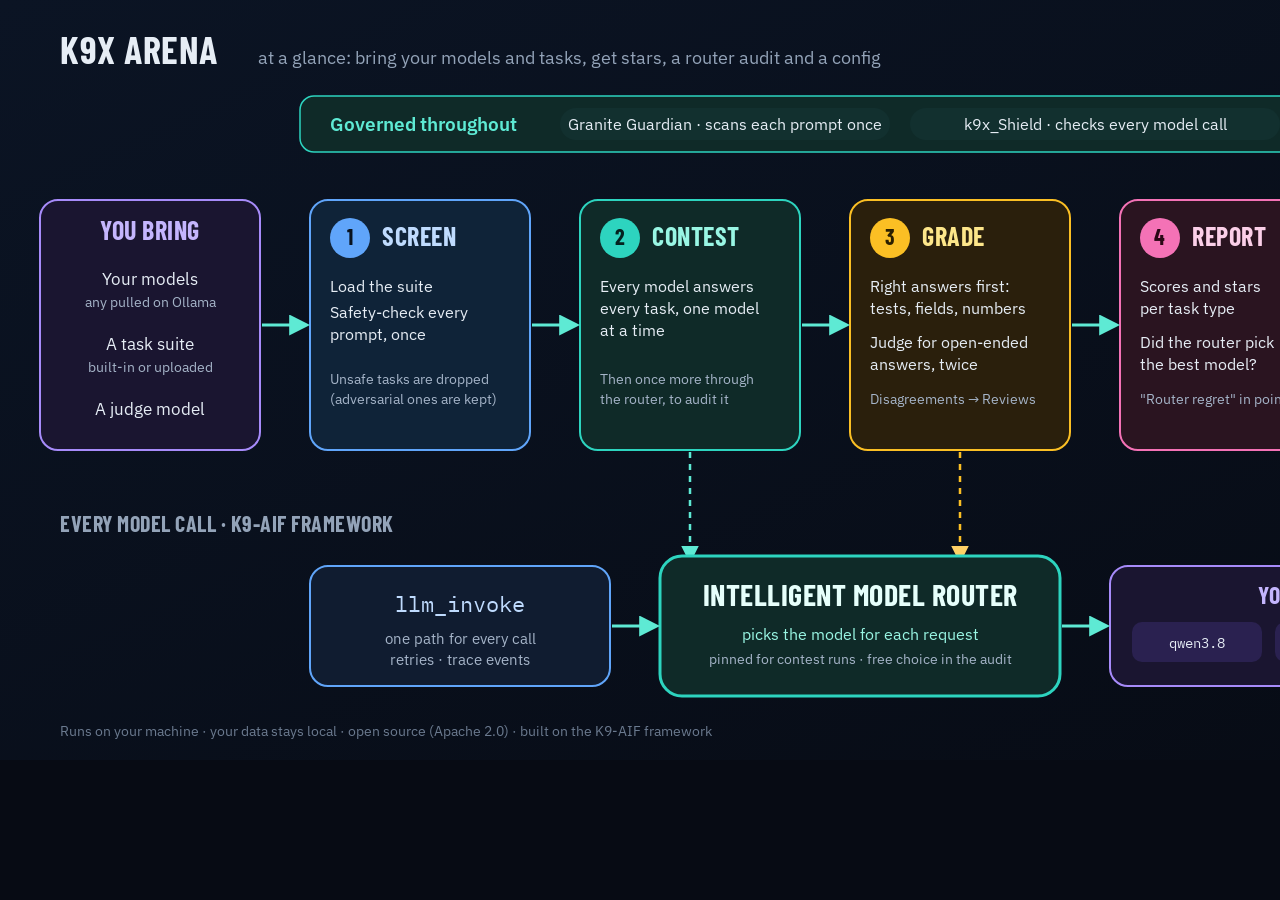
==== docs/overview.html @ f734d45e "Architecture tab: colourful at-a-glance block diagram on top (also the README lead image) Co-Authore" ====
<!doctype html>
<html><head><meta charset="utf-8">
<link href="https://fonts.googleapis.com/css2?family=Barlow+Condensed:wght@600;700&family=IBM+Plex+Sans:wght@400;500;600&family=IBM+Plex+Mono:wght@500&display=swap" rel="stylesheet">
<style>
body{margin:0;background:#070b14}
svg text{font-family:'IBM Plex Sans',sans-serif}
.t{font-family:'Barlow Condensed',sans-serif;font-weight:700;letter-spacing:.5px}
.m{font-family:'IBM Plex Mono',monospace}
</style></head><body>
<svg id="d" width="1600" height="760" viewBox="0 0 1600 760" xmlns="http://www.w3.org/2000/svg">
  <defs>
    <marker id="ar" viewBox="0 0 10 10" refX="8" refY="5" markerWidth="7" markerHeight="7" orient="auto-start-reverse"><path d="M0,0 L10,5 L0,10 z" fill="#5eead4"/></marker>
    <marker id="aa" viewBox="0 0 10 10" refX="8" refY="5" markerWidth="7" markerHeight="7" orient="auto-start-reverse"><path d="M0,0 L10,5 L0,10 z" fill="#ffd166"/></marker>
    <linearGradient id="bg" x1="0" y1="0" x2="1" y2="1"><stop offset="0" stop-color="#0b1424"/><stop offset="1" stop-color="#070b14"/></linearGradient>
  </defs>
  <rect width="1600" height="760" fill="url(#bg)"/>

  <text x="60" y="64" class="t" font-size="38" fill="#e6edf5">K9X ARENA</text>
  <text x="258" y="64" font-size="18" fill="#93a3b8">at a glance: bring your models and tasks, get stars, a router audit and a config</text>

  <!-- governance band -->
  <rect x="300" y="96" width="1000" height="56" rx="14" fill="#0f2a28" stroke="#2dd4bf" stroke-width="1.5"/>
  <text x="330" y="131" font-size="19" font-weight="600" fill="#5eead4">Governed throughout</text>
  <rect x="560" y="108" width="330" height="32" rx="16" fill="#12302f"/>
  <text x="725" y="130" font-size="16" fill="#e6edf5" text-anchor="middle">Granite Guardian · scans each prompt once</text>
  <rect x="910" y="108" width="370" height="32" rx="16" fill="#12302f"/>
  <text x="1095" y="130" font-size="16" fill="#e6edf5" text-anchor="middle">k9x_Shield · checks every model call</text>

  <!-- inputs -->
  <rect x="40" y="200" width="220" height="250" rx="18" fill="#1a1530" stroke="#a78bfa" stroke-width="2"/>
  <text x="150" y="240" class="t" font-size="26" fill="#c4b5fd" text-anchor="middle">YOU BRING</text>
  <text x="150" y="285" font-size="17" fill="#e6edf5" text-anchor="middle">Your models</text>
  <text x="150" y="307" font-size="14" fill="#a5b4c8" text-anchor="middle">any pulled on Ollama</text>
  <text x="150" y="350" font-size="17" fill="#e6edf5" text-anchor="middle">A task suite</text>
  <text x="150" y="372" font-size="14" fill="#a5b4c8" text-anchor="middle">built-in or uploaded</text>
  <text x="150" y="415" font-size="17" fill="#e6edf5" text-anchor="middle">A judge model</text>

  <!-- stages -->
  <g>
    <rect x="310" y="200" width="220" height="250" rx="18" fill="#0f2338" stroke="#60a5fa" stroke-width="2"/>
    <circle cx="350" cy="238" r="20" fill="#60a5fa"/><text x="350" y="245" class="t" font-size="22" fill="#08121f" text-anchor="middle">1</text>
    <text x="382" y="246" class="t" font-size="26" fill="#bfdbfe">SCREEN</text>
    <text x="330" y="292" font-size="15.5" fill="#e6edf5">Load the suite</text>
    <text x="330" y="318" font-size="15.5" fill="#e6edf5">Safety-check every</text>
    <text x="330" y="340" font-size="15.5" fill="#e6edf5">prompt, once</text>
    <text x="330" y="384" font-size="13.5" fill="#a5b4c8">Unsafe tasks are dropped</text>
    <text x="330" y="404" font-size="13.5" fill="#a5b4c8">(adversarial ones are kept)</text>
  </g>
  <g>
    <rect x="580" y="200" width="220" height="250" rx="18" fill="#0f2a28" stroke="#2dd4bf" stroke-width="2"/>
    <circle cx="620" cy="238" r="20" fill="#2dd4bf"/><text x="620" y="245" class="t" font-size="22" fill="#04221f" text-anchor="middle">2</text>
    <text x="652" y="246" class="t" font-size="26" fill="#99f6e4">CONTEST</text>
    <text x="600" y="292" font-size="15.5" fill="#e6edf5">Every model answers</text>
    <text x="600" y="314" font-size="15.5" fill="#e6edf5">every task, one model</text>
    <text x="600" y="336" font-size="15.5" fill="#e6edf5">at a time</text>
    <text x="600" y="384" font-size="13.5" fill="#a5b4c8">Then once more through</text>
    <text x="600" y="404" font-size="13.5" fill="#a5b4c8">the router, to audit it</text>
  </g>
  <g>
    <rect x="850" y="200" width="220" height="250" rx="18" fill="#2a1f0c" stroke="#fbbf24" stroke-width="2"/>
    <circle cx="890" cy="238" r="20" fill="#fbbf24"/><text x="890" y="245" class="t" font-size="22" fill="#2a1f00" text-anchor="middle">3</text>
    <text x="922" y="246" class="t" font-size="26" fill="#fde68a">GRADE</text>
    <text x="870" y="292" font-size="15.5" fill="#e6edf5">Right answers first:</text>
    <text x="870" y="314" font-size="15.5" fill="#e6edf5">tests, fields, numbers</text>
    <text x="870" y="348" font-size="15.5" fill="#e6edf5">Judge for open-ended</text>
    <text x="870" y="370" font-size="15.5" fill="#e6edf5">answers, twice</text>
    <text x="870" y="404" font-size="13.5" fill="#a5b4c8">Disagreements → Reviews</text>
  </g>
  <g>
    <rect x="1120" y="200" width="220" height="250" rx="18" fill="#2a1420" stroke="#f472b6" stroke-width="2"/>
    <circle cx="1160" cy="238" r="20" fill="#f472b6"/><text x="1160" y="245" class="t" font-size="22" fill="#2a0715" text-anchor="middle">4</text>
    <text x="1192" y="246" class="t" font-size="26" fill="#fbcfe8">REPORT</text>
    <text x="1140" y="292" font-size="15.5" fill="#e6edf5">Scores and stars</text>
    <text x="1140" y="314" font-size="15.5" fill="#e6edf5">per task type</text>
    <text x="1140" y="348" font-size="15.5" fill="#e6edf5">Did the router pick</text>
    <text x="1140" y="370" font-size="15.5" fill="#e6edf5">the best model?</text>
    <text x="1140" y="404" font-size="13.5" fill="#a5b4c8">"Router regret" in points</text>
  </g>

  <!-- outputs -->
  <rect x="1390" y="200" width="180" height="250" rx="18" fill="#2a2410" stroke="#ffd166" stroke-width="2"/>
  <text x="1480" y="240" class="t" font-size="26" fill="#ffd166" text-anchor="middle">YOU GET</text>
  <text x="1480" y="290" font-size="22" fill="#ffd166" text-anchor="middle" letter-spacing="2">★★★★☆</text>
  <text x="1480" y="315" font-size="15" fill="#e6edf5" text-anchor="middle">Star ratings</text>
  <text x="1480" y="360" font-size="15" fill="#e6edf5" text-anchor="middle">Router audit</text>
  <text x="1480" y="400" font-size="15" fill="#e6edf5" text-anchor="middle">Recommended</text>
  <text x="1480" y="420" font-size="15" fill="#e6edf5" text-anchor="middle">router config</text>

  <!-- stage arrows -->
  <line x1="262" y1="325" x2="306" y2="325" stroke="#5eead4" stroke-width="3" marker-end="url(#ar)"/>
  <line x1="532" y1="325" x2="576" y2="325" stroke="#5eead4" stroke-width="3" marker-end="url(#ar)"/>
  <line x1="802" y1="325" x2="846" y2="325" stroke="#5eead4" stroke-width="3" marker-end="url(#ar)"/>
  <line x1="1072" y1="325" x2="1116" y2="325" stroke="#5eead4" stroke-width="3" marker-end="url(#ar)"/>
  <line x1="1342" y1="325" x2="1386" y2="325" stroke="#ffd166" stroke-width="3" marker-end="url(#aa)"/>

  <!-- framework path -->
  <text x="60" y="532" class="t" font-size="22" fill="#93a3b8" letter-spacing="1">EVERY MODEL CALL · K9-AIF FRAMEWORK</text>
  <line x1="690" y1="452" x2="690" y2="560" stroke="#5eead4" stroke-width="2.5" stroke-dasharray="6 6" marker-end="url(#ar)"/>
  <line x1="960" y1="452" x2="960" y2="560" stroke="#fbbf24" stroke-width="2.5" stroke-dasharray="6 6" marker-end="url(#aa)"/>

  <rect x="310" y="566" width="300" height="120" rx="18" fill="#101c30" stroke="#60a5fa" stroke-width="2"/>
  <text x="460" y="612" class="m" font-size="22" fill="#bfdbfe" text-anchor="middle">llm_invoke</text>
  <text x="460" y="644" font-size="14.5" fill="#a5b4c8" text-anchor="middle">one path for every call</text>
  <text x="460" y="665" font-size="14.5" fill="#a5b4c8" text-anchor="middle">retries · trace events</text>

  <rect x="660" y="556" width="400" height="140" rx="22" fill="#0f2a28" stroke="#2dd4bf" stroke-width="3"/>
  <text x="860" y="606" class="t" font-size="30" fill="#e6fffb" text-anchor="middle">INTELLIGENT MODEL ROUTER</text>
  <text x="860" y="640" font-size="15.5" fill="#99f6e4" text-anchor="middle">picks the model for each request</text>
  <text x="860" y="664" font-size="14" fill="#a5b4c8" text-anchor="middle">pinned for contest runs · free choice in the audit</text>

  <rect x="1110" y="566" width="460" height="120" rx="18" fill="#1a1530" stroke="#a78bfa" stroke-width="2"/>
  <text x="1340" y="604" class="t" font-size="24" fill="#c4b5fd" text-anchor="middle">YOUR OLLAMA GPU</text>
  <rect x="1132" y="622" width="130" height="40" rx="10" fill="#2a2150"/><text x="1197" y="648" class="m" font-size="14" fill="#e6edf5" text-anchor="middle">qwen3.8</text>
  <rect x="1275" y="622" width="130" height="40" rx="10" fill="#2a2150"/><text x="1340" y="648" class="m" font-size="14" fill="#e6edf5" text-anchor="middle">gemma4</text>
  <rect x="1418" y="622" width="130" height="40" rx="10" fill="#2a2150"/><text x="1483" y="648" class="m" font-size="14" fill="#e6edf5" text-anchor="middle">deepseek …</text>

  <line x1="612" y1="626" x2="656" y2="626" stroke="#5eead4" stroke-width="3" marker-end="url(#ar)"/>
  <line x1="1062" y1="626" x2="1106" y2="626" stroke="#5eead4" stroke-width="3" marker-end="url(#ar)"/>

  <text x="60" y="736" font-size="14" fill="#6b7a8f">Runs on your machine · your data stays local · open source (Apache 2.0) · built on the K9-AIF framework</text>
</svg>
</body></html>
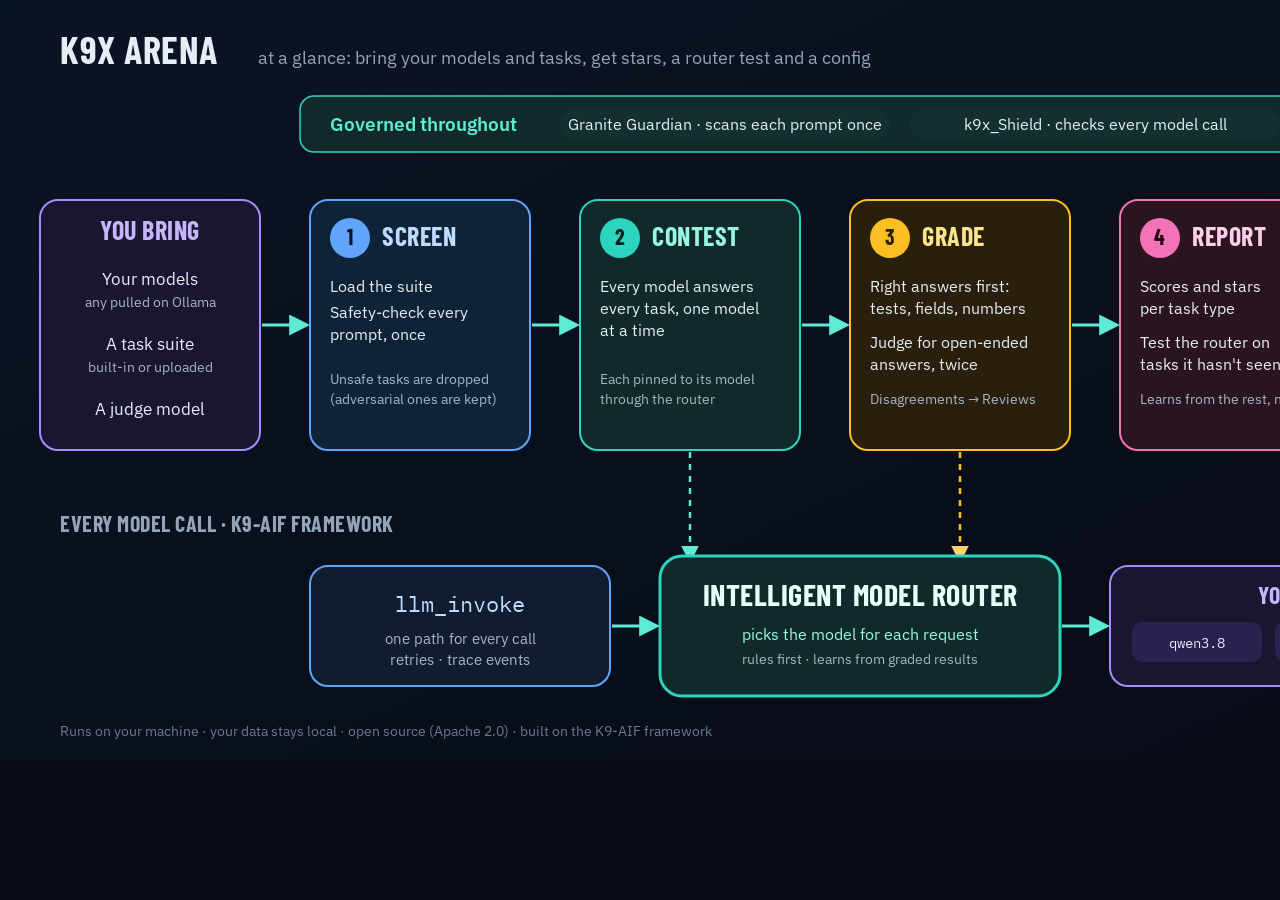
==== commit 01e4a837: "Router test replaces the routed second pass The second pass re-ran every task through K9ModelRouter " ====
--- a/docs/overview.html
+++ b/docs/overview.html
@@ -16,7 +16,7 @@
   <rect width="1600" height="760" fill="url(#bg)"/>
 
   <text x="60" y="64" class="t" font-size="38" fill="#e6edf5">K9X ARENA</text>
-  <text x="258" y="64" font-size="18" fill="#93a3b8">at a glance: bring your models and tasks, get stars, a router audit and a config</text>
+  <text x="258" y="64" font-size="18" fill="#93a3b8">at a glance: bring your models and tasks, get stars, a router test and a config</text>
 
   <!-- governance band -->
   <rect x="300" y="96" width="1000" height="56" rx="14" fill="#0f2a28" stroke="#2dd4bf" stroke-width="1.5"/>
@@ -53,8 +53,8 @@
     <text x="600" y="292" font-size="15.5" fill="#e6edf5">Every model answers</text>
     <text x="600" y="314" font-size="15.5" fill="#e6edf5">every task, one model</text>
     <text x="600" y="336" font-size="15.5" fill="#e6edf5">at a time</text>
-    <text x="600" y="384" font-size="13.5" fill="#a5b4c8">Then once more through</text>
-    <text x="600" y="404" font-size="13.5" fill="#a5b4c8">the router, to audit it</text>
+    <text x="600" y="384" font-size="13.5" fill="#a5b4c8">Each pinned to its model</text>
+    <text x="600" y="404" font-size="13.5" fill="#a5b4c8">through the router</text>
   </g>
   <g>
     <rect x="850" y="200" width="220" height="250" rx="18" fill="#2a1f0c" stroke="#fbbf24" stroke-width="2"/>
@@ -72,9 +72,9 @@
     <text x="1192" y="246" class="t" font-size="26" fill="#fbcfe8">REPORT</text>
     <text x="1140" y="292" font-size="15.5" fill="#e6edf5">Scores and stars</text>
     <text x="1140" y="314" font-size="15.5" fill="#e6edf5">per task type</text>
-    <text x="1140" y="348" font-size="15.5" fill="#e6edf5">Did the router pick</text>
-    <text x="1140" y="370" font-size="15.5" fill="#e6edf5">the best model?</text>
-    <text x="1140" y="404" font-size="13.5" fill="#a5b4c8">"Router regret" in points</text>
+    <text x="1140" y="348" font-size="15.5" fill="#e6edf5">Test the router on</text>
+    <text x="1140" y="370" font-size="15.5" fill="#e6edf5">tasks it hasn't seen</text>
+    <text x="1140" y="404" font-size="13.5" fill="#a5b4c8">Learns from the rest, no reruns</text>
   </g>
 
   <!-- outputs -->
@@ -82,7 +82,7 @@
   <text x="1480" y="240" class="t" font-size="26" fill="#ffd166" text-anchor="middle">YOU GET</text>
   <text x="1480" y="290" font-size="22" fill="#ffd166" text-anchor="middle" letter-spacing="2">★★★★☆</text>
   <text x="1480" y="315" font-size="15" fill="#e6edf5" text-anchor="middle">Star ratings</text>
-  <text x="1480" y="360" font-size="15" fill="#e6edf5" text-anchor="middle">Router audit</text>
+  <text x="1480" y="360" font-size="15" fill="#e6edf5" text-anchor="middle">Router test</text>
   <text x="1480" y="400" font-size="15" fill="#e6edf5" text-anchor="middle">Recommended</text>
   <text x="1480" y="420" font-size="15" fill="#e6edf5" text-anchor="middle">router config</text>
 
@@ -106,7 +106,7 @@
   <rect x="660" y="556" width="400" height="140" rx="22" fill="#0f2a28" stroke="#2dd4bf" stroke-width="3"/>
   <text x="860" y="606" class="t" font-size="30" fill="#e6fffb" text-anchor="middle">INTELLIGENT MODEL ROUTER</text>
   <text x="860" y="640" font-size="15.5" fill="#99f6e4" text-anchor="middle">picks the model for each request</text>
-  <text x="860" y="664" font-size="14" fill="#a5b4c8" text-anchor="middle">pinned for contest runs · free choice in the audit</text>
+  <text x="860" y="664" font-size="14" fill="#a5b4c8" text-anchor="middle">rules first · learns from graded results</text>
 
   <rect x="1110" y="566" width="460" height="120" rx="18" fill="#1a1530" stroke="#a78bfa" stroke-width="2"/>
   <text x="1340" y="604" class="t" font-size="24" fill="#c4b5fd" text-anchor="middle">YOUR OLLAMA GPU</text>
